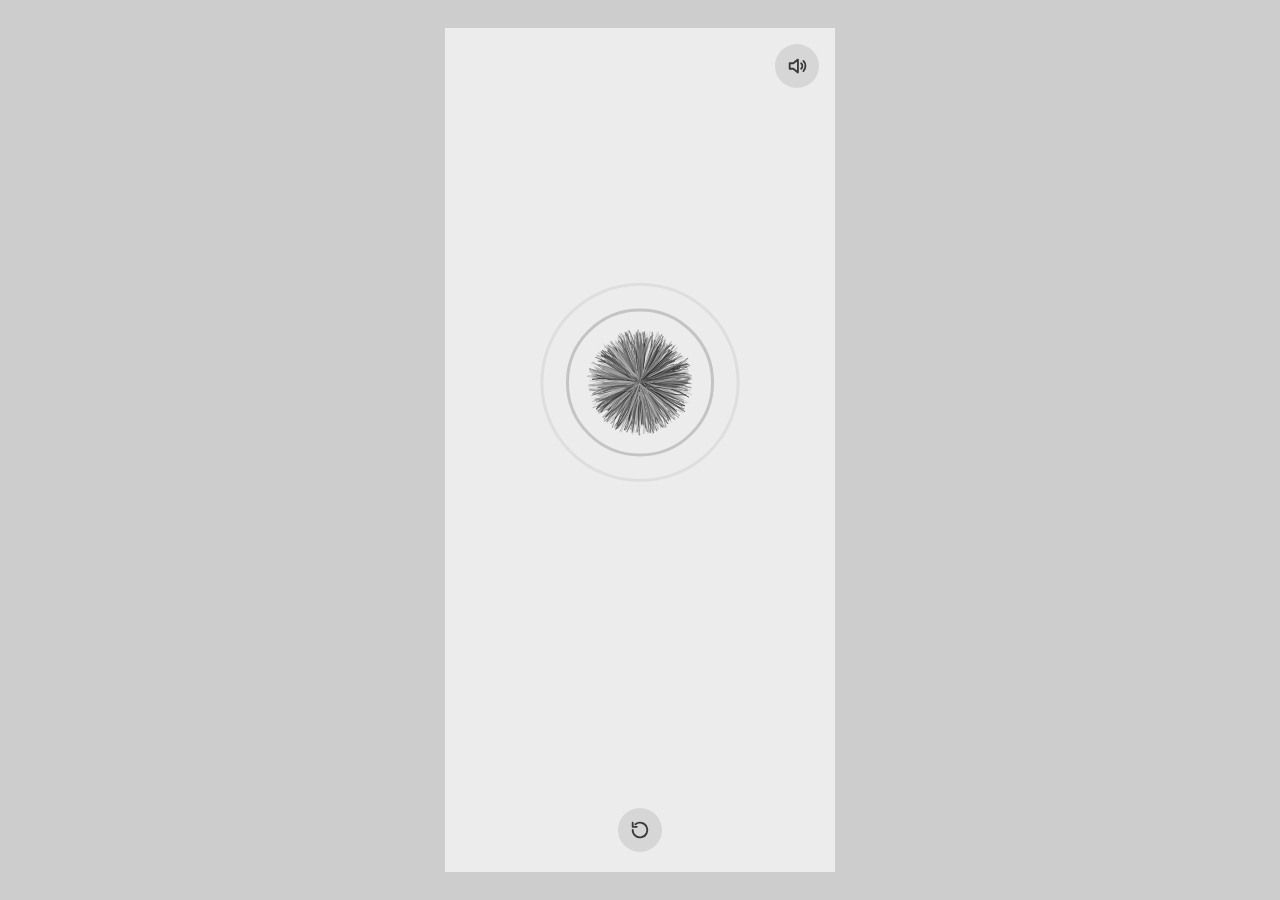
==== docs/index.html @ f17b841f "Add Pompom Sequence prototype (Hold, Drag, Flick) in docs/ Combines the three pompom interaction stu" ====
<!doctype html>
<html lang="en">
<head>
<meta charset="utf-8">
<meta name="viewport" content="width=device-width,initial-scale=1,viewport-fit=cover">
<title>Pompom Sequence</title>
<link rel="stylesheet" href="style.css">
</head>
<body>
<div class="stage" id="stage">
<canvas id="c" aria-label="Pompom. Press and hold it, then drag it, then flick it."></canvas>
<button id="snd" type="button" aria-label="Sound" aria-pressed="true"><svg viewBox="0 0 24 24"><path d="M4 9v6h4l5 4V5L8 9z"/><path class="on" d="M16.5 9a4 4 0 0 1 0 6M19 6.5a8 8 0 0 1 0 11"/><path class="off" d="M17 9l5 6M22 9l-5 6"/></svg></button>
<button id="rst" type="button" aria-label="Reset"><svg viewBox="0 0 24 24"><path d="M4 12a8 8 0 1 0 3-6.2"/><path d="M4 4v4.5h4.5"/></svg></button>
</div>
<script src="fibers.js"></script>
<script src="pompom.js"></script>
</body>
</html>
---- docs/style.css ----
:root{--page:#cdcdcd;--stage:#ececec;--ink:#3a3a3a;--chip:#d6d6d6;color-scheme:light;box-sizing:border-box;padding-top:env(safe-area-inset-top,0px);padding-bottom:env(safe-area-inset-bottom,0px)}
html,body{height:100%;margin:0;overflow:hidden;overscroll-behavior:none}
body{background:var(--page);display:flex;justify-content:center;align-items:center;font:14px -apple-system,BlinkMacSystemFont,sans-serif;-webkit-user-select:none;user-select:none;-webkit-tap-highlight-color:transparent}
.stage{position:relative;width:min(100vw,390px);height:min(100%,844px);background:var(--stage);overflow:hidden}
canvas{position:absolute;inset:0;width:100%;height:100%;touch-action:none;display:block}
button{position:absolute;width:44px;height:44px;border:0;border-radius:50%;background:var(--chip);color:var(--ink);display:grid;place-items:center;cursor:pointer;padding:0}
button:focus-visible{outline:2px solid var(--ink);outline-offset:2px}
button svg{width:22px;height:22px;fill:none;stroke:currentColor;stroke-width:2;stroke-linecap:round;stroke-linejoin:round}
#rst{left:50%;bottom:20px;transform:translateX(-50%)}
#snd{right:16px;top:16px}
#snd .off{display:none}#snd[aria-pressed="false"] .on{display:none}#snd[aria-pressed="false"] .off{display:block}
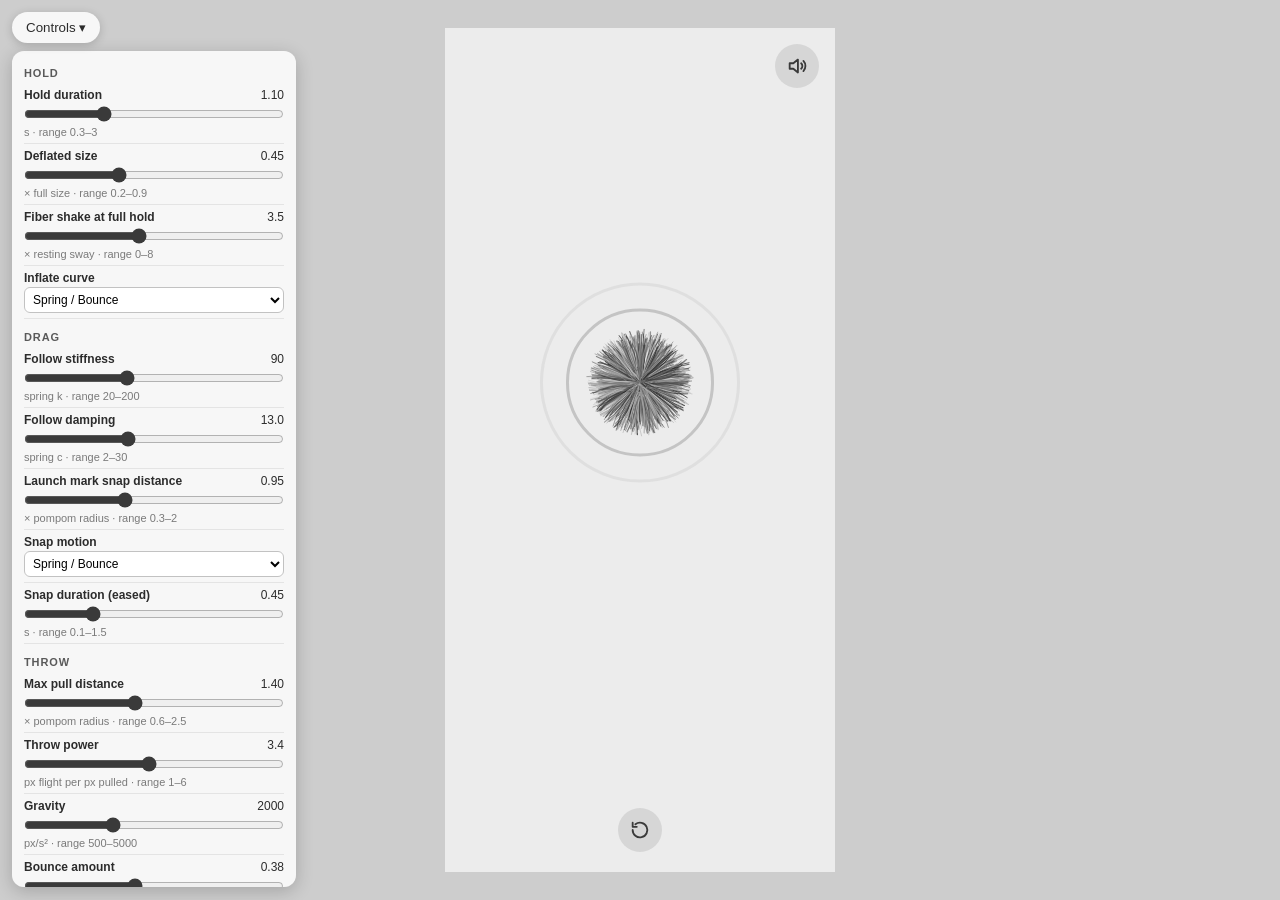
==== commit ee64907d: "Add live control panel for Hold, Drag and Throw tunables Exposes hold duration, deflated size, shake" ====
--- a/docs/index.html
+++ b/docs/index.html
@@ -8,11 +8,12 @@
 </head>
 <body>
 <div class="stage" id="stage">
-<canvas id="c" aria-label="Pompom. Press and hold it, then drag it, then flick it."></canvas>
+<canvas id="c" aria-label="Pompom. Press and hold it, drag it onto the launch mark, then throw it into the ring."></canvas>
 <button id="snd" type="button" aria-label="Sound" aria-pressed="true"><svg viewBox="0 0 24 24"><path d="M4 9v6h4l5 4V5L8 9z"/><path class="on" d="M16.5 9a4 4 0 0 1 0 6M19 6.5a8 8 0 0 1 0 11"/><path class="off" d="M17 9l5 6M22 9l-5 6"/></svg></button>
 <button id="rst" type="button" aria-label="Reset"><svg viewBox="0 0 24 24"><path d="M4 12a8 8 0 1 0 3-6.2"/><path d="M4 4v4.5h4.5"/></svg></button>
 </div>
 <script src="fibers.js"></script>
 <script src="pompom.js"></script>
+<script src="panel.js"></script>
 </body>
 </html>
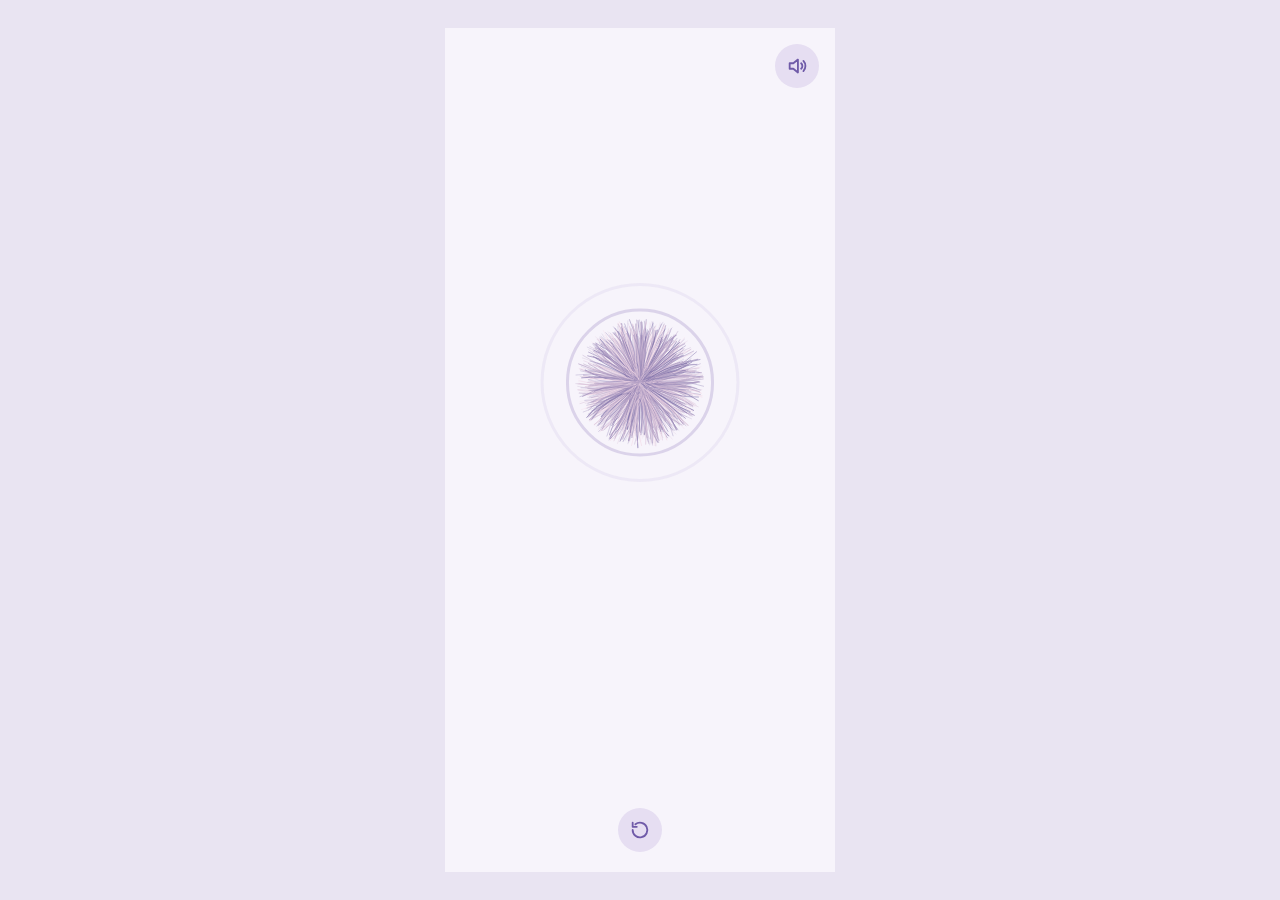
==== commit 25020ca1: "Add version query to asset links so browsers load updates immediately Co-Authored-By: Claude Opus 5." ====
--- a/docs/index.html
+++ b/docs/index.html
@@ -4,7 +4,7 @@
 <meta charset="utf-8">
 <meta name="viewport" content="width=device-width,initial-scale=1,viewport-fit=cover">
 <title>Pompom Sequence</title>
-<link rel="stylesheet" href="style.css">
+<link rel="stylesheet" href="style.css?v=202610180625">
 </head>
 <body>
 <div class="stage" id="stage">
@@ -12,8 +12,8 @@
 <button id="snd" type="button" aria-label="Sound" aria-pressed="true"><svg viewBox="0 0 24 24"><path d="M4 9v6h4l5 4V5L8 9z"/><path class="on" d="M16.5 9a4 4 0 0 1 0 6M19 6.5a8 8 0 0 1 0 11"/><path class="off" d="M17 9l5 6M22 9l-5 6"/></svg></button>
 <button id="rst" type="button" aria-label="Reset"><svg viewBox="0 0 24 24"><path d="M4 12a8 8 0 1 0 3-6.2"/><path d="M4 4v4.5h4.5"/></svg></button>
 </div>
-<script src="fibers.js"></script>
-<script src="pompom.js"></script>
-<script src="panel.js"></script>
+<script src="fibers.js?v=202610180625"></script>
+<script src="pompom.js?v=202610180625"></script>
+<script src="panel.js?v=202610180625"></script>
 </body>
 </html>
--- a/docs/style.css
+++ b/docs/style.css
@@ -1,4 +1,4 @@
-:root{--page:#cdcdcd;--stage:#ececec;--ink:#3a3a3a;--chip:#d6d6d6;color-scheme:light;box-sizing:border-box;padding-top:env(safe-area-inset-top,0px);padding-bottom:env(safe-area-inset-bottom,0px)}
+:root{--page:#e9e4f2;--stage:#f7f4fb;--ink:#6f5aa8;--chip:#e6def2;color-scheme:light;box-sizing:border-box;padding-top:env(safe-area-inset-top,0px);padding-bottom:env(safe-area-inset-bottom,0px)}
 html,body{height:100%;margin:0;overflow:hidden;overscroll-behavior:none}
 body{background:var(--page);display:flex;justify-content:center;align-items:center;font:14px -apple-system,BlinkMacSystemFont,sans-serif;-webkit-user-select:none;user-select:none;-webkit-tap-highlight-color:transparent}
 .stage{position:relative;width:min(100vw,390px);height:min(100%,844px);background:var(--stage);overflow:hidden}
